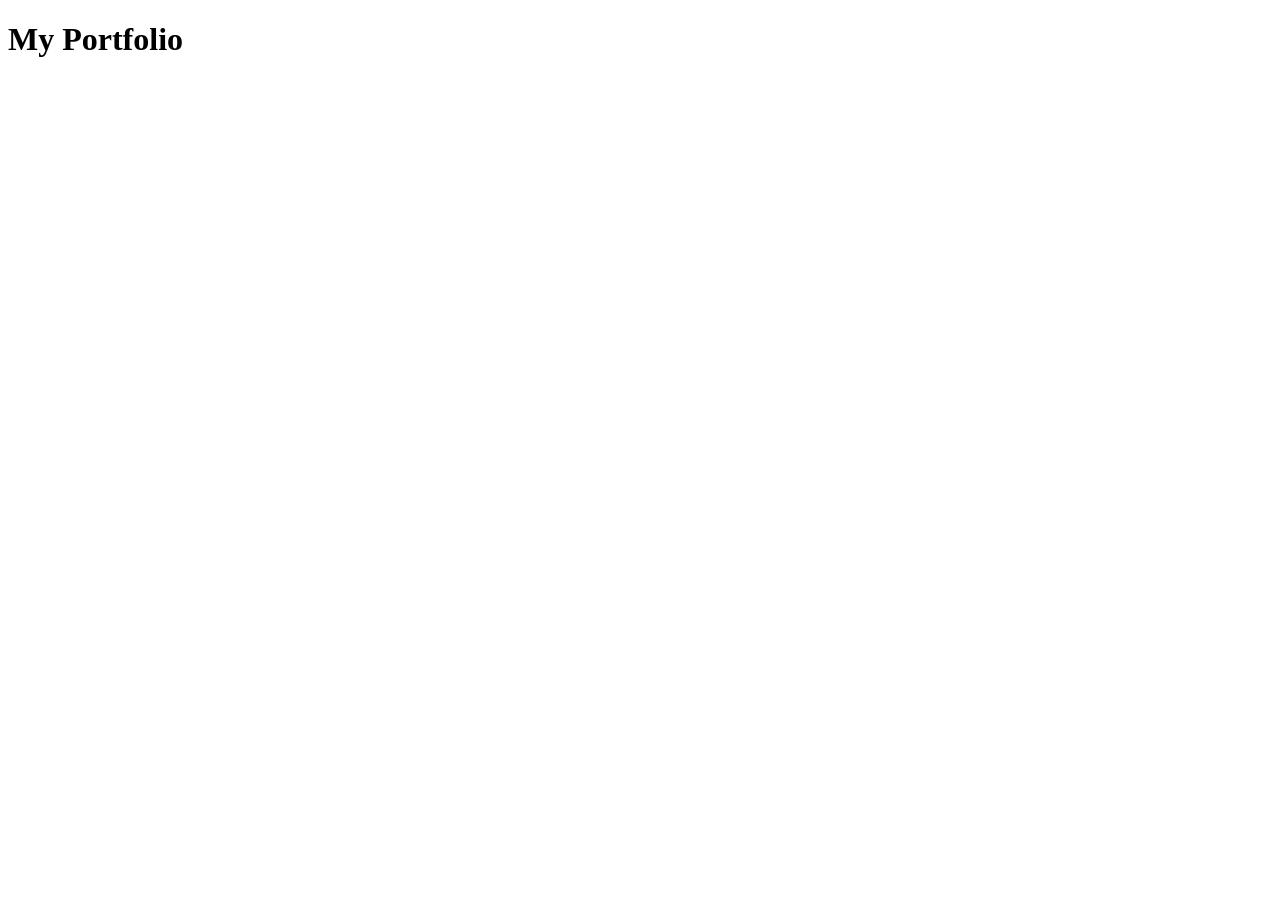
==== index.html @ a1d55436 "fixed a bug i had const instead of let in a for loop bruv" ====
<!doctype html>
<html>
  <head>
    <title>Project Portfolio</title>
  </head>
  <link rel="stylesheet" href="style.css" />
  <body>
    <div>
      <h1>My Portfolio</h1>
    </div>
    <div id="finished"></div>
    <div id="current"></div>
    <script>
      function getEl(el) {
        return document.getElementById(el);
      }
      const finishedSec = getEl("finished");
      const currentSec = getEl("current");
      // We got the sections, now we have to systematically insert the elements into them. First, let's create the array
      const finishedProjects = [
        {
          name: "Lightsaber",
          description:
            "A club that I'm in designed a lightsaber, and each member made their own version of it, by following along with the mentor. However, I found the solid-color blade boring, and so reprogrammed the Arduino, with the help of ChatGPT, to have a bunch of cool-looking rainbow color modes.",
          subtitle: "Custom-coded to be rainbow!",
        },
        {
          name: "Blender",
          description: "I followed a whole bunch of tutorials and made a lot of cool renders - however, I never made anything original. :(",
          subtitle: "I found it on YT shorts...",
        },
        {
          name: "3D Printing",
          description: "I used Blender - probably not the wisest idea. However, I made a bunch of cool things, and inspired my friend to do it as well.",
          subtitle: "I used a community 3d printer cause I'm broke :(",
        },
        {
          name: "Coding",
          description:
            "I coded a whole bunch of stuff - I made an RPG in python, made a screen time tracker with help from Claude, a website back in '25, and another website back in '26. (2025 and 2026)",
          subtitle: "My first website got taken down cause I didnt pay the bills",
        },
      ];
      const currentProjects = [
        {
          name: "Terra",
          description: "I got an email and now I'm doing it, getting that laptop would be cool.",
          subtitle: "I cannot put in enough hours for that processor bruh",
        },
      ];
      // Now, it's time to actually generate the cards. (I hope these comments will help in the future...)
      for (let i = 0; i++; i < finishedProjects.length) {
        // Create the variables (do these comments make me look like a bot? hope not)
        const project = finishedProjects[i];
        const name = project.name;
        const desc = project.description;
        const subtitle = project.subtitle;

        // Now, we have to get the actual elements created.
        const tileEl = document.createElement("div");
        const nameEl = document.createElement("h4");
        const subEl = document.createElement("h5");
        const descEl = document.createElement("p");

        nameEl.textContent = name;
        subEl.textContent = subtitle;
        descEl.textContent = desc;

        tileEl.appendChild(nameEl);
        tileEl.appendChild(subEl);
        tileEl.appendChil(descEl);

        finishedSec.appendChild(tileEl);
      }
    </script>
  </body>
</html>
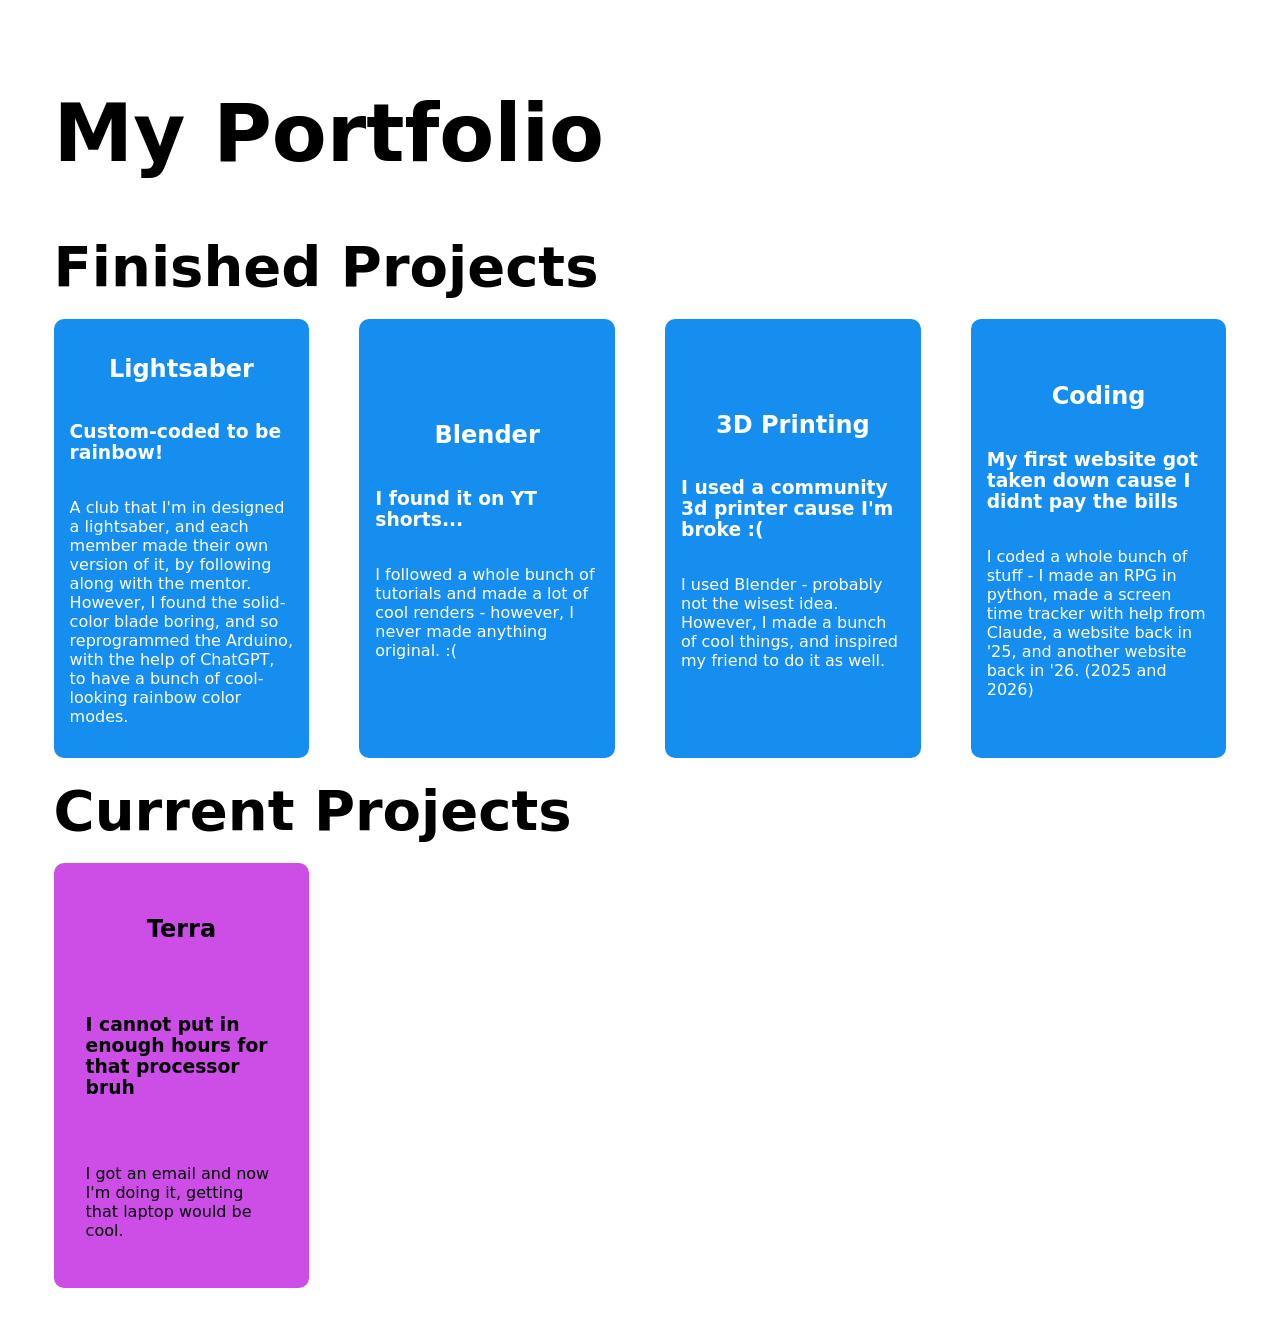
==== commit 0acdc988: "worked on more stuff basically all of the styling, it looks really nice now!" ====
--- a/index.html
+++ b/index.html
@@ -8,7 +8,9 @@
     <div>
       <h1>My Portfolio</h1>
     </div>
+    <h2 class="secTitle">Finished Projects</h2>
     <div id="finished"></div>
+    <h2 class="secTitle">Current Projects</h2>
     <div id="current"></div>
     <script>
       function getEl(el) {
@@ -49,7 +51,7 @@
         },
       ];
       // Now, it's time to actually generate the cards. (I hope these comments will help in the future...)
-      for (let i = 0; i++; i < finishedProjects.length) {
+      for (let i = 0; i < finishedProjects.length; i++) {
         // Create the variables (do these comments make me look like a bot? hope not)
         const project = finishedProjects[i];
         const name = project.name;
@@ -58,8 +60,8 @@
 
         // Now, we have to get the actual elements created.
         const tileEl = document.createElement("div");
-        const nameEl = document.createElement("h4");
-        const subEl = document.createElement("h5");
+        const nameEl = document.createElement("h2");
+        const subEl = document.createElement("h3");
         const descEl = document.createElement("p");
 
         nameEl.textContent = name;
@@ -68,9 +70,43 @@
 
         tileEl.appendChild(nameEl);
         tileEl.appendChild(subEl);
-        tileEl.appendChil(descEl);
+        tileEl.appendChild(descEl);
+
+        tileEl.className = "finishedTile";
+        nameEl.className = "finishedName";
+        subEl.className = "finishedSub";
+        descEl.className = "finishedDesc";
 
         finishedSec.appendChild(tileEl);
+      }
+
+      for (let i = 0; i < currentProjects.length; i++) {
+        // Create the variables (do these comments make me look like a bot? hope not)
+        const project = currentProjects[i];
+        const name = project.name;
+        const desc = project.description;
+        const subtitle = project.subtitle;
+
+        // Now, we have to get the actual elements created.
+        const tileEl = document.createElement("div");
+        const nameEl = document.createElement("h2");
+        const subEl = document.createElement("h3");
+        const descEl = document.createElement("p");
+
+        nameEl.textContent = name;
+        subEl.textContent = subtitle;
+        descEl.textContent = desc;
+
+        tileEl.appendChild(nameEl);
+        tileEl.appendChild(subEl);
+        tileEl.appendChild(descEl);
+
+        tileEl.className = "currentTile";
+        nameEl.className = "currentTile";
+        subEl.className = "currentTile";
+        descEl.className = "currentTile";
+
+        currentSec.appendChild(tileEl);
       }
     </script>
   </body>
--- a/style.css
+++ b/style.css
@@ -0,0 +1,64 @@
+#finished {
+  display: grid;
+  grid-template-columns: repeat(4, 1fr);
+  gap: 50px;
+  row-gap: 50px;
+}
+
+#current {
+  display: grid;
+  grid-template-columns: repeat(4, 1fr);
+  gap: 50px;
+  row-gap: 50px;
+}
+
+body {
+  padding: 2vw;
+}
+
+body > * {
+  margin: 20px;
+  font-family:
+    "Inter",
+    system-ui,
+    -apple-system,
+    sans-serif;
+}
+
+.finishedTile,
+.currentTile {
+  display: flex;
+  justify-content: center;
+  align-items: center;
+  padding: 16px;
+  border-radius: 10px;
+  flex-direction: column;
+}
+
+.finishedTile {
+  background-color: rgb(22, 142, 240);
+}
+
+.finishedDesc,
+.finishedSub,
+.finishedName {
+  color: white;
+}
+
+.currentTile {
+  background-color: rgb(204, 78, 230);
+}
+
+.currentDesc,
+.currentSub,
+.currentName {
+  color: white;
+}
+
+h1 {
+  font-size: 5rem;
+}
+
+.secTitle {
+  font-size: 3.5rem;
+}
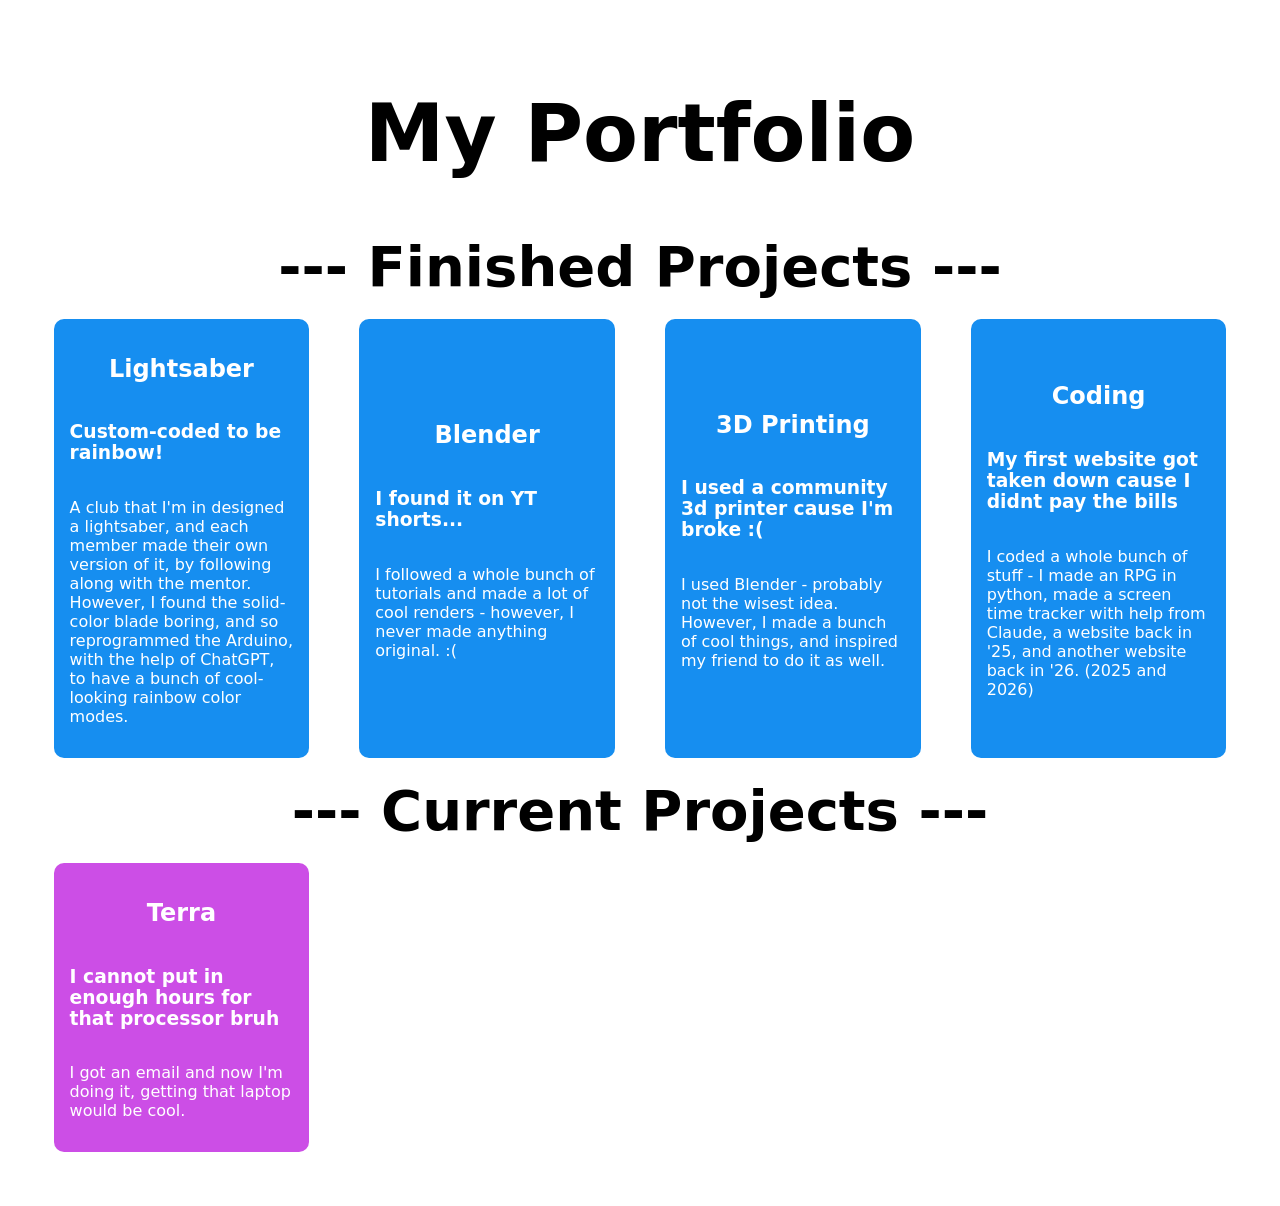
==== commit e4a32a18: "added fullscreen system" ====
--- a/index.html
+++ b/index.html
@@ -8,10 +8,11 @@
     <div>
       <h1>My Portfolio</h1>
     </div>
-    <h2 class="secTitle">Finished Projects</h2>
+    <h2 class="secTitle">--- Finished Projects ---</h2>
     <div id="finished"></div>
-    <h2 class="secTitle">Current Projects</h2>
+    <h2 class="secTitle">--- Current Projects ---</h2>
     <div id="current"></div>
+    <div id="fullscreen"></div>
     <script>
       function getEl(el) {
         return document.getElementById(el);
@@ -77,6 +78,10 @@
         subEl.className = "finishedSub";
         descEl.className = "finishedDesc";
 
+        tileEl.onclick = () => {
+          fullscreen(project);
+        };
+
         finishedSec.appendChild(tileEl);
       }
 
@@ -102,11 +107,61 @@
         tileEl.appendChild(descEl);
 
         tileEl.className = "currentTile";
-        nameEl.className = "currentTile";
-        subEl.className = "currentTile";
-        descEl.className = "currentTile";
+        nameEl.className = "currentName";
+        subEl.className = "currentSub";
+        descEl.className = "currentDesc";
+
+        tileEl.onclick = () => {
+          fullscreen(project);
+        };
 
         currentSec.appendChild(tileEl);
+      }
+
+      function fullscreen(project) {
+        const name = project.name;
+        const desc = project.description;
+        const subtitle = project.subtitle;
+
+        // Now, we have to get the actual elements created.
+        const tileEl = document.createElement("div");
+        const nameEl = document.createElement("h2");
+        const subEl = document.createElement("h3");
+        const descEl = document.createElement("p");
+
+        nameEl.textContent = name;
+        subEl.textContent = subtitle;
+        descEl.textContent = desc;
+
+        tileEl.appendChild(nameEl);
+        tileEl.appendChild(subEl);
+        tileEl.appendChild(descEl);
+
+        tileEl.id = "fullscreen-element";
+
+        if (finishedProjects.includes(project)) {
+          tileEl.className = "finishedTile";
+          nameEl.className = "finishedName";
+          subEl.className = "finishedSub";
+          descEl.className = "finishedDesc";
+        } else {
+          tileEl.className = "currentTile";
+          nameEl.className = "currentName";
+          subEl.className = "currentSub";
+          descEl.className = "currentDesc";
+        }
+
+        const exit = document.createElement("div");
+        exit.onclick = () => {
+          getEl("fullscreen").innerHTML = "";
+        };
+        exit.id = "fullscreen-exit";
+        exit.textContent = "Exit Fullscreen";
+
+        tileEl.appendChild(exit);
+
+        getEl("fullscreen").innerHTML = "";
+        getEl("fullscreen").appendChild(tileEl);
       }
     </script>
   </body>
--- a/style.css
+++ b/style.css
@@ -35,30 +35,102 @@
   flex-direction: column;
 }
 
-.finishedTile {
-  background-color: rgb(22, 142, 240);
+.finishedTile,
+.currentTile {
+  transition: 0.5s;
+}
+
+.finishedTile:hover {
+  scale: 1.1;
+  background-color: rgb(86, 179, 255);
+}
+
+.currentTile:hover {
+  scale: 1.1;
+  background-color: rgb(228, 93, 255);
 }
 
 .finishedDesc,
 .finishedSub,
-.finishedName {
+.finishedName,
+.currentDesc,
+.currentSub,
+.currentName {
   color: white;
+  transition: 1s;
+}
+
+:where(.finishedDesc, .finishedSub, .finishedName, .currentDesc, .currentSub, .currentName):hover {
+  color: black;
+}
+
+.finishedTile {
+  background-color: rgb(22, 142, 240);
 }
 
 .currentTile {
   background-color: rgb(204, 78, 230);
 }
 
-.currentDesc,
-.currentSub,
-.currentName {
-  color: white;
-}
-
 h1 {
+  text-align: center;
   font-size: 5rem;
 }
 
 .secTitle {
+  text-align: center;
+
   font-size: 3.5rem;
 }
+
+#fullscreen-element {
+  position: fixed;
+  width: 100vw;
+  height: 100vh;
+  margin: auto;
+  z-index: 1;
+  inset: 0;
+  scale: 3;
+}
+
+.finishedTile#fullscreen-element:hover {
+  background-color: rgb(22, 142, 240);
+  scale: 3;
+}
+
+.currentTile#fullscreen-element:hover {
+  background-color: rgb(204, 78, 230);
+  scale: 3;
+}
+
+/*.finishedDesc,
+.currentDesc {
+  overflow-wrap: break-word;
+  word-break: break-word;
+}*/
+
+#fullscreen-element .finishedDesc,
+#fullscreen-element .currentDesc {
+  overflow-wrap: break-word;
+  word-break: break-word;
+  max-width: 30vw;
+}
+
+#fullscreen-exit {
+  border-radius: 5px;
+  width: 10vw;
+  height: 5vh;
+  background-color: rgb(224, 18, 18);
+  z-index: 2;
+  transition: 0.5s;
+  display: flex;
+  justify-content: center;
+  align-items: center;
+  scale: 0.5;
+  font-size: 1.5rem;
+}
+
+#fullscreen-exit:hover {
+  scale: 0.6;
+  background-color: rgb(224, 59, 59);
+}
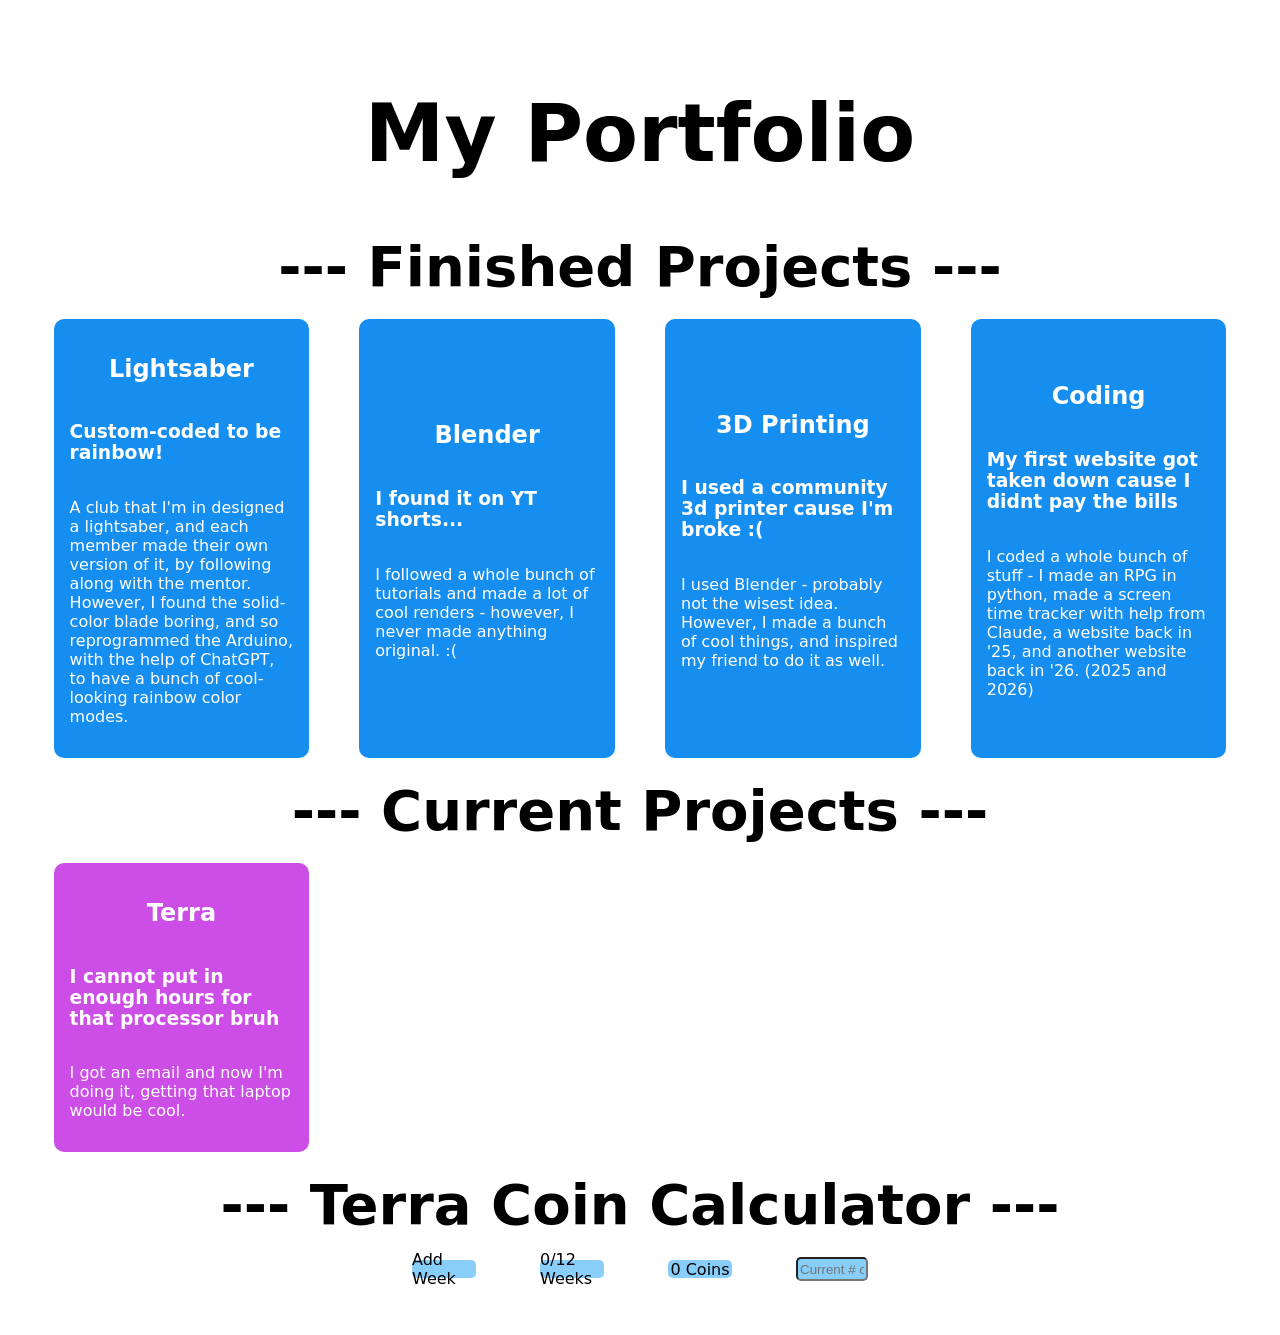
==== commit 0715464e: "Added weeks For the terra calculator, added the section, created the abiliity to delete weeks and cr" ====
--- a/index.html
+++ b/index.html
@@ -13,10 +13,29 @@
     <h2 class="secTitle">--- Current Projects ---</h2>
     <div id="current"></div>
     <div id="fullscreen"></div>
+    <h2 class="secTitle">--- Terra Coin Calculator ---</h2>
+    <div id="coincalc">
+      <div id="calcEditorBar">
+        <div class="fakeButton" onclick="addWeek()">Add Week</div>
+        <div class="fakeButton noHover" id="weeksCounter">0/12 Weeks</div>
+        <div class="fakeButton noHover" id="totalCoins">0 Coins</div>
+        <input class="fakeButton noHover" id="currentCoins" placeholder="Current # of coins?" oninput="updateTotalCoins()" />
+      </div>
+    </div>
+    <!-- MAIN -->
+    <!-- This script handles the helper functions that are used in multiple scripts, such as getEl()-->
     <script>
       function getEl(el) {
         return document.getElementById(el);
       }
+      function createEl(el) {
+        return document.createElement(el);
+      }
+    </script>
+
+    <!-- PROJECTS -->
+    <!-- This script handles the finished projects and current projects sections-->
+    <script>
       const finishedSec = getEl("finished");
       const currentSec = getEl("current");
       // We got the sections, now we have to systematically insert the elements into them. First, let's create the array
@@ -60,10 +79,10 @@
         const subtitle = project.subtitle;
 
         // Now, we have to get the actual elements created.
-        const tileEl = document.createElement("div");
-        const nameEl = document.createElement("h2");
-        const subEl = document.createElement("h3");
-        const descEl = document.createElement("p");
+        const tileEl = createEl("div");
+        const nameEl = createEl("h2");
+        const subEl = createEl("h3");
+        const descEl = createEl("p");
 
         nameEl.textContent = name;
         subEl.textContent = subtitle;
@@ -93,10 +112,10 @@
         const subtitle = project.subtitle;
 
         // Now, we have to get the actual elements created.
-        const tileEl = document.createElement("div");
-        const nameEl = document.createElement("h2");
-        const subEl = document.createElement("h3");
-        const descEl = document.createElement("p");
+        const tileEl = createEl("div");
+        const nameEl = createEl("h2");
+        const subEl = createEl("h3");
+        const descEl = createEl("p");
 
         nameEl.textContent = name;
         subEl.textContent = subtitle;
@@ -124,10 +143,10 @@
         const subtitle = project.subtitle;
 
         // Now, we have to get the actual elements created.
-        const tileEl = document.createElement("div");
-        const nameEl = document.createElement("h2");
-        const subEl = document.createElement("h3");
-        const descEl = document.createElement("p");
+        const tileEl = createEl("div");
+        const nameEl = createEl("h2");
+        const subEl = createEl("h3");
+        const descEl = createEl("p");
 
         nameEl.textContent = name;
         subEl.textContent = subtitle;
@@ -151,17 +170,86 @@
           descEl.className = "currentDesc";
         }
 
-        const exit = document.createElement("div");
+        const exit = createEl("div");
         exit.onclick = () => {
           getEl("fullscreen").innerHTML = "";
         };
         exit.id = "fullscreen-exit";
         exit.textContent = "Exit Fullscreen";
+        exit.className = "fakeButton";
 
         tileEl.appendChild(exit);
 
         getEl("fullscreen").innerHTML = "";
         getEl("fullscreen").appendChild(tileEl);
+      }
+    </script>
+
+    <!-- TERRA COIN CALC -->
+    <!-- This script handles the terra time to coin calculator-->
+    <script>
+      let totalWeeks = 0;
+      function addWeek() {
+        if (totalWeeks >= 12) {
+          getEl("weeksCounter").style.backgroundColor = "red";
+          //getEl("weeksCounter").style.fontWeight = "bold";
+          getEl("weeksCounter").style.scale = "1.1";
+          setTimeout(() => {
+            getEl("weeksCounter").style.backgroundColor = "lightskyblue";
+            //getEl("weeksCounter").style.fontWeight = "normal";
+            getEl("weeksCounter").style.scale = "1";
+          }, 250);
+          return;
+        }
+        let days = [];
+        totalWeeks += 1;
+        const weekBar = createEl("div");
+        weekBar.className = "weekBar";
+        weekBar.id = totalWeeks;
+        const weekId = createEl("h2");
+        weekId.textContent = "Week " + totalWeeks;
+        weekBar.appendChild(weekId);
+        for (const name of "Mon;Tue;Wed;Thu;Fri;Sat;Sun".split(";")) {
+          days.push({ name, el: createEl("div"), hours: 0 });
+        }
+        for (const day of days) {
+          const name = createEl("h2");
+          name.textContent = day.name;
+
+          const time = createEl("input");
+          time.placeholder = 0;
+          time.oninput = updateTotalCoins();
+
+          day.el.appendChild(name);
+          day.el.appendChild(time);
+
+          weekBar.appendChild(day.el);
+        }
+        const deleteBtn = document.createElement("div");
+        deleteBtn.classList.add("fakeButton");
+        deleteBtn.textContent = "Remove Week";
+        deleteBtn.dataset.weekID = totalWeeks;
+        deleteBtn.onclick = () => {
+          deleteWeek(deleteBtn.dataset.weekID);
+        };
+        weekBar.appendChild(deleteBtn);
+        getEl("coincalc").appendChild(weekBar);
+
+        getEl("weeksCounter").textContent = totalWeeks + "/12 Weeks";
+      }
+      function updateTotalCoins() {}
+      function deleteWeek(weekID) {
+        const p = getEl("coincalc");
+        const weekToDelete = p.children[weekID];
+        weekToDelete.remove();
+        for (let i = 1; i < p.children.length; i++) {
+          const w = p.children[i];
+          w.children[0].textContent = "Week " + i;
+          w.children[8].dataset.weekID = i;
+        }
+        updateTotalCoins();
+        totalWeeks -= 1;
+        getEl("weeksCounter").textContent = totalWeeks + "/12 Weeks";
       }
     </script>
   </body>
--- a/style.css
+++ b/style.css
@@ -14,6 +14,7 @@
 
 body {
   padding: 2vw;
+  overflow-x: clip;
 }
 
 body > * {
@@ -116,16 +117,34 @@
   max-width: 30vw;
 }
 
+#calcEditorBar {
+  display: flex;
+  align-items: center;
+  justify-content: center;
+  gap: 5vw;
+}
+
+.fakeButton {
+  border-radius: 5px;
+  display: flex;
+  justify-content: center;
+  align-items: center;
+  background-color: lightskyblue;
+  width: 5vw;
+  height: 2vh;
+  transition: 0.5s;
+}
+
+.fakeButton:hover {
+  scale: 1.1;
+}
+
 #fullscreen-exit {
-  border-radius: 5px;
   width: 10vw;
   height: 5vh;
   background-color: rgb(224, 18, 18);
   z-index: 2;
   transition: 0.5s;
-  display: flex;
-  justify-content: center;
-  align-items: center;
   scale: 0.5;
   font-size: 1.5rem;
 }
@@ -134,3 +153,16 @@
   scale: 0.6;
   background-color: rgb(224, 59, 59);
 }
+
+.weekBar {
+  display: grid;
+  grid-template-columns: 0.5fr repeat(7, 1fr) 0.5fr;
+}
+
+#weeksCounter {
+  transition: 0.25s;
+}
+
+.noHover:hover {
+  scale: 1;
+}
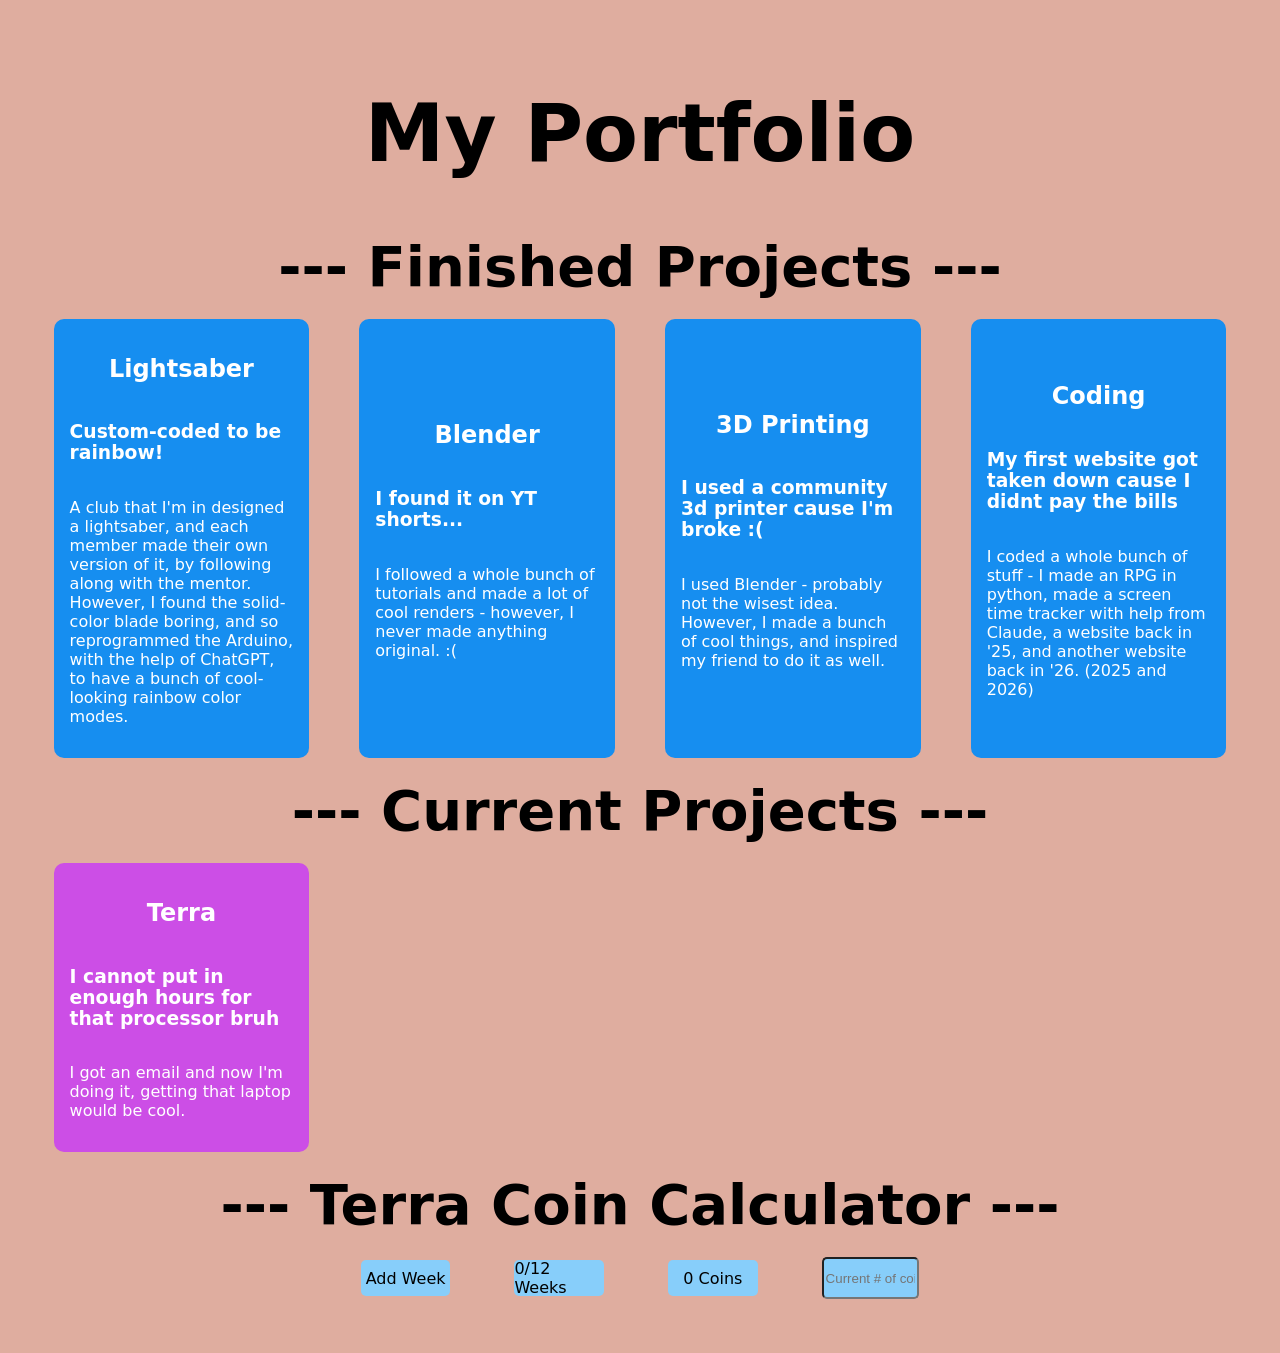
==== commit 012093e8: "Styling The background now cycles colors, and it's pastel to not be too hard on the eyes. Also added" ====
--- a/index.html
+++ b/index.html
@@ -23,7 +23,7 @@
       </div>
     </div>
     <!-- MAIN -->
-    <!-- This script handles the helper functions that are used in multiple scripts, such as getEl()-->
+    <!-- This script handles the helper functions that are used in multiple scripts, such as getEl() -->
     <script>
       function getEl(el) {
         return document.getElementById(el);
@@ -33,8 +33,122 @@
       }
     </script>
 
+    <!-- LOOP -->
+    <!-- This script handles stuff that's on a time-based loop and that isn't triggered by something else -->
+    <script>
+      document.body.style.backgroundColor = "hsl(0, 50%, 75%)";
+      setInterval(() => {
+        document.body.style.backgroundColor = cycleBackgroundColor(document.body.style.backgroundColor);
+      }, 100);
+    </script>
+
+    <!-- MISC -->
+    <!-- This script handles the stuff that doesn't really fit into other categories, such as cycleBackgroundColor() -->
+    <script>
+      /*
+      function getHslValues(color) {
+        const match = color.match(/^hsl\(\s*([\d.]+)\s*,\s*([\d.]+)%\s*,\s*([\d.]+)%\s*\)$/i);
+
+        if (!match) {
+          throw new Error(`Invalid HSL color: ${color}`);
+        }
+
+        return {
+          h: Number(match[1]),
+          s: Number(match[2]),
+          l: Number(match[3]),
+        };
+      }
+            function hslToRgb(h, s, l) {
+              s /= 100;
+              l /= 100;
+              h = ((h % 360) + 360) % 360;
+
+              const chroma = (1 - Math.abs(2 * l - 1)) * s;
+              const x = chroma * (1 - Math.abs(((h / 60) % 2) - 1));
+              const m = l - chroma / 2;
+
+              let r, g, b;
+
+              if (h < 60) [r, g, b] = [chroma, x, 0];
+              else if (h < 120) [r, g, b] = [x, chroma, 0];
+              else if (h < 180) [r, g, b] = [0, chroma, x];
+              else if (h < 240) [r, g, b] = [0, x, chroma];
+              else if (h < 300) [r, g, b] = [x, 0, chroma];
+              else [r, g, b] = [chroma, 0, x];
+
+              r = Math.round((r + m) * 255);
+              g = Math.round((g + m) * 255);
+              b = Math.round((b + m) * 255);
+
+              return { r, g, b, css: `rgb(${r}, ${g}, ${b})` };
+            }
+     
+      function cycleBackgroundColor(oldCol) {
+              // Basically, we start with a rgb code, turn it into rgb, and then we just cycle it 1 over on the hue, and keep the saturation and the lightness the same, and return that formatted in the rgb version
+              const rgbVals = getRgbValues(oldCol);
+              console.log("given rgb values - " + JSON.stringify(rgbVals));
+              const hslOldVals = rgbToHsl(rgbVals.r, rgbVals.g, rgbVals.b);
+              console.log("old HSL values - " + JSON.stringify(hslOldVals));
+              const newRgbVals = hslToRgb((hslOldVals.h + 1) % 361, hslOldVals.s, hslOldVals.l);
+              console.log("newRGB values - " + JSON.stringify(newRgbVals));
+              return `rgb(${newRgbVals.r}, ${newRgbVals.g}, ${newRgbVals.b})`;
+              console.log("returned values - " + `rgb(${newRgbVals.r}, ${newRgbVals.g}, ${newRgbVals.b})`);
+            }*/
+      //I got rid of this function because I realized that I could just keep everything in HSL, simplifying things a LOT. Then I'll just need 2 helper functions, rgbToHsl and getRgbValues, which is why the other 2 are in this archived code block
+
+      function rgbToHsl(r, g, b) {
+        r /= 255;
+        g /= 255;
+        b /= 255;
+
+        const max = Math.max(r, g, b);
+        const min = Math.min(r, g, b);
+        const delta = max - min;
+
+        let h = 0;
+        let s = 0;
+        const l = (max + min) / 2;
+
+        if (delta !== 0) {
+          s = delta / (1 - Math.abs(2 * l - 1));
+
+          if (max === r) h = 60 * (((g - b) / delta) % 6);
+          else if (max === g) h = 60 * ((b - r) / delta + 2);
+          else h = 60 * ((r - g) / delta + 4);
+        }
+
+        h = (h + 360) % 360;
+        s *= 100;
+        const lightness = l * 100;
+
+        const css = `hsl(${h.toFixed(0)}, ${s.toFixed(0)}%, ${lightness.toFixed(0)}%)`;
+        return { h, s, l: lightness, css };
+      }
+
+      function getRgbValues(color) {
+        const match = color.match(/^rgb\(\s*(\d+)\s*,\s*(\d+)\s*,\s*(\d+)\s*\)$/i);
+
+        if (!match) {
+          throw new Error(`Invalid RGB color: ${color}`);
+        }
+
+        return {
+          r: Number(match[1]),
+          g: Number(match[2]),
+          b: Number(match[3]),
+        };
+      }
+
+      function cycleBackgroundColor(oldHsl) {
+        const nH = rgbToHsl(getRgbValues(oldHsl).r, getRgbValues(oldHsl).g, getRgbValues(oldHsl).b);
+        console.log(nH, oldHsl);
+        return `hsl(${(nH.h + 1) % 361}, ${nH.s}%, ${nH.l}%)`;
+      }
+    </script>
+
     <!-- PROJECTS -->
-    <!-- This script handles the finished projects and current projects sections-->
+    <!-- This script handles the finished projects and current projects sections -->
     <script>
       const finishedSec = getEl("finished");
       const currentSec = getEl("current");
@@ -186,7 +300,7 @@
     </script>
 
     <!-- TERRA COIN CALC -->
-    <!-- This script handles the terra time to coin calculator-->
+    <!-- This script handles the terra time to coin calculator -->
     <script>
       let totalWeeks = 0;
       function addWeek() {
@@ -205,10 +319,10 @@
         totalWeeks += 1;
         const weekBar = createEl("div");
         weekBar.className = "weekBar";
-        weekBar.id = totalWeeks;
         const weekId = createEl("h2");
         weekId.textContent = "Week " + totalWeeks;
         weekBar.appendChild(weekId);
+        weekId.classList.add("background-filled-week");
         for (const name of "Mon;Tue;Wed;Thu;Fri;Sat;Sun".split(";")) {
           days.push({ name, el: createEl("div"), hours: 0 });
         }
@@ -218,12 +332,14 @@
 
           const time = createEl("input");
           time.placeholder = 0;
-          time.oninput = updateTotalCoins();
+          time.oninput = updateTotalCoins;
 
           day.el.appendChild(name);
           day.el.appendChild(time);
 
           weekBar.appendChild(day.el);
+          day.el.classList.add("background-filled-week");
+          day.el.classList.add("hover-scale");
         }
         const deleteBtn = document.createElement("div");
         deleteBtn.classList.add("fakeButton");
@@ -232,24 +348,86 @@
         deleteBtn.onclick = () => {
           deleteWeek(deleteBtn.dataset.weekID);
         };
+
+        const duplicateBtn = document.createElement("div");
+        duplicateBtn.classList.add("fakeButton");
+        duplicateBtn.textContent = "Dupe Week";
+        duplicateBtn.dataset.weekID = totalWeeks;
+        duplicateBtn.onclick = () => {
+          duplicateWeek(duplicateBtn.dataset.weekID);
+        };
+
+        const mult = document.createElement("input");
+        mult.type = "number";
+        mult.min = "0.8";
+        mult.max = "1.5";
+        mult.step = 0.1;
+        mult.oninput = updateTotalCoins;
+        mult.placeholder = 1;
+
+        weekBar.appendChild(mult);
+        weekBar.appendChild(duplicateBtn);
         weekBar.appendChild(deleteBtn);
         getEl("coincalc").appendChild(weekBar);
+        mult.classList.add("background-filled-week");
 
         getEl("weeksCounter").textContent = totalWeeks + "/12 Weeks";
       }
-      function updateTotalCoins() {}
-      function deleteWeek(weekID) {
+      function updateTotalCoins() {
+        let coins = Number(getEl("currentCoins").value);
+        let overallTotalHours = 0;
+        for (const week of [...getEl("coincalc").children].slice(1)) {
+          let totalHours = 0;
+          for (let i = 0; i < 7; i++) {
+            totalHours += Number(week.children[i + 1].children[1].value) || 0; // The week's (n + 1)th child is the day, the 1st (0 indexed) child of that is the actual input
+          }
+          overallTotalHours += totalHours;
+          const mult = week.children[8].value || 1;
+          if (mult < 0.8) week.children[8].value = 0.8;
+          if (mult > 1.5) week.children[8].value = 1.5;
+          coins += (totalHours - 10) * 25 * Number(mult) + 20;
+          // (totalHours - 10) - The total amount of bonus hours, which is the total hours not counting the first 10
+          // * 25 - The net gain from each crop, since they sell for 30 and cost 5
+          // * mult - The multiplier on your project, ranges from 0.8 to 1.5, 1.5 would be really good
+          // + 20 - The coins you get from the base rent crops, since it's 2 per but you just get them batched at the end after delivering all 10
+        }
+        getEl("totalCoins").textContent = overallTotalHours / totalWeeks < 10 ? "Not enough hours!" : coins;
+      }
+      function updateWeekIDs() {
         const p = getEl("coincalc");
-        const weekToDelete = p.children[weekID];
-        weekToDelete.remove();
         for (let i = 1; i < p.children.length; i++) {
           const w = p.children[i];
           w.children[0].textContent = "Week " + i;
-          w.children[8].dataset.weekID = i;
-        }
+          w.children[9].dataset.weekID = i;
+          w.children[10].dataset.weekID = i;
+
+          for (let d = 1; d <= 7; d++) w.children[d].children[1].oninput = updateTotalCoins;
+          w.children[8].oninput = updateTotalCoins;
+          w.children[9].onclick = () => duplicateWeek(i);
+          w.children[10].onclick = () => deleteWeek(i);
+        }
+      }
+      function duplicateWeek(weekID) {
+        if (totalWeeks >= 12) {
+          getEl("weeksCounter").style.backgroundColor = "red";
+          setTimeout(() => (getEl("weeksCounter").style.backgroundColor = "lightskyblue"), 250);
+          return;
+        }
+        const p = getEl("coincalc");
+        const oldweek = p.children[weekID];
+        oldweek.after(oldweek.cloneNode(true));
+        totalWeeks += 1;
+        updateWeekIDs();
+        getEl("weeksCounter").textContent = totalWeeks + "/12 Weeks";
         updateTotalCoins();
+      }
+      function deleteWeek(weekID) {
+        const p = getEl("coincalc");
+        p.children[weekID].remove();
         totalWeeks -= 1;
+        updateWeekIDs();
         getEl("weeksCounter").textContent = totalWeeks + "/12 Weeks";
+        updateTotalCoins();
       }
     </script>
   </body>
--- a/style.css
+++ b/style.css
@@ -130,8 +130,8 @@
   justify-content: center;
   align-items: center;
   background-color: lightskyblue;
-  width: 5vw;
-  height: 2vh;
+  width: 7vw;
+  height: 4vh;
   transition: 0.5s;
 }
 
@@ -156,7 +156,8 @@
 
 .weekBar {
   display: grid;
-  grid-template-columns: 0.5fr repeat(7, 1fr) 0.5fr;
+  grid-template-columns: 0.5fr repeat(7, 1fr) repeat(3, 0.75fr);
+  gap: 15px;
 }
 
 #weeksCounter {
@@ -166,3 +167,25 @@
 .noHover:hover {
   scale: 1;
 }
+
+#coincalc {
+  display: flex;
+  justify-content: center;
+  align-items: center;
+  flex-direction: column;
+  gap: 10px;
+}
+
+.background-filled-week {
+  background-color: rgb(167, 167, 167);
+  border-radius: 10px;
+  padding: 10px;
+}
+
+.hover-scale:hover {
+  scale: 1.1;
+}
+
+.hover-scale {
+  transition: 0.5s;
+}
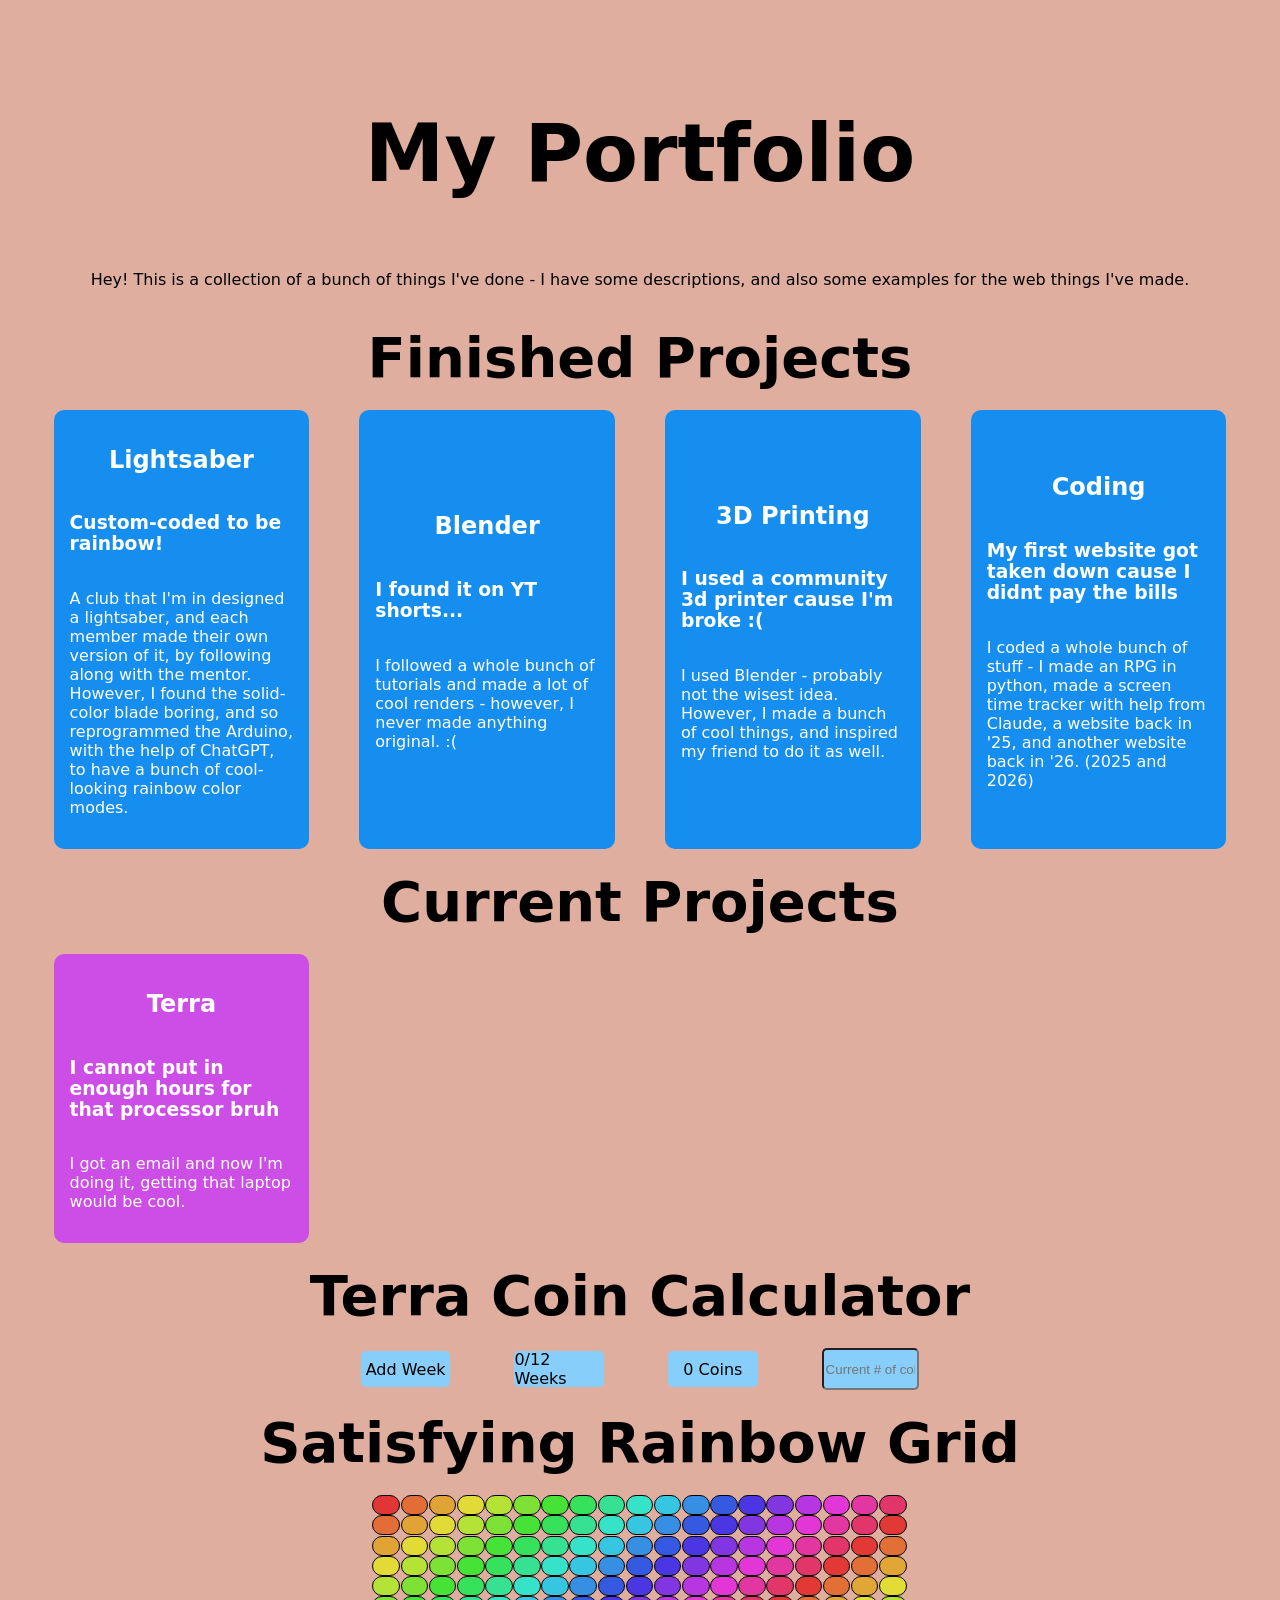
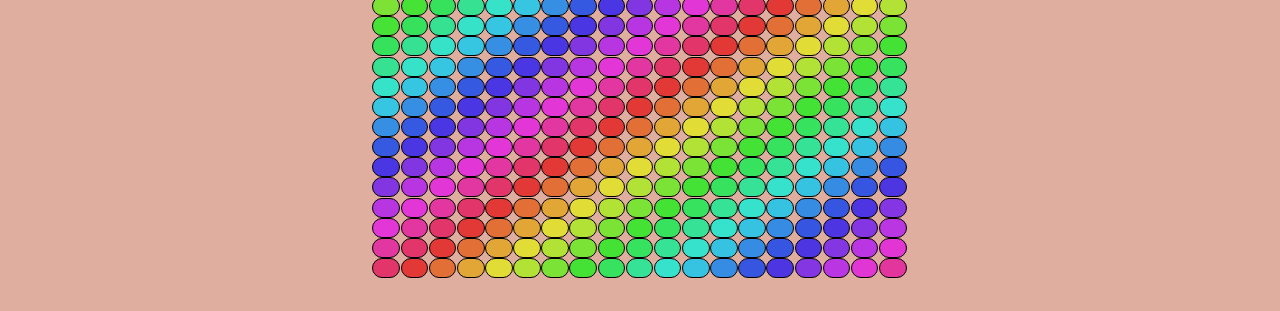
==== commit ed0c7a65: "Rainbow Grid Added the rainbow grid bit, it's pretty cool" ====
--- a/index.html
+++ b/index.html
@@ -5,15 +5,18 @@
   </head>
   <link rel="stylesheet" href="style.css" />
   <body>
-    <div>
+    <div id="header">
       <h1>My Portfolio</h1>
+      <p style="text-align: center">
+        Hey! This is a collection of a bunch of things I've done - I have some descriptions, and also some examples for the web things I've made.
+      </p>
     </div>
-    <h2 class="secTitle">--- Finished Projects ---</h2>
+    <h2 class="secTitle">Finished Projects</h2>
     <div id="finished"></div>
-    <h2 class="secTitle">--- Current Projects ---</h2>
+    <h2 class="secTitle">Current Projects</h2>
     <div id="current"></div>
     <div id="fullscreen"></div>
-    <h2 class="secTitle">--- Terra Coin Calculator ---</h2>
+    <h2 class="secTitle">Terra Coin Calculator</h2>
     <div id="coincalc">
       <div id="calcEditorBar">
         <div class="fakeButton" onclick="addWeek()">Add Week</div>
@@ -22,6 +25,9 @@
         <input class="fakeButton noHover" id="currentCoins" placeholder="Current # of coins?" oninput="updateTotalCoins()" />
       </div>
     </div>
+    <h2 class="secTitle">Satisfying Rainbow Grid</h2>
+    <div id="rsgrid"></div>
+
     <!-- MAIN -->
     <!-- This script handles the helper functions that are used in multiple scripts, such as getEl() -->
     <script>
@@ -87,13 +93,13 @@
       function cycleBackgroundColor(oldCol) {
               // Basically, we start with a rgb code, turn it into rgb, and then we just cycle it 1 over on the hue, and keep the saturation and the lightness the same, and return that formatted in the rgb version
               const rgbVals = getRgbValues(oldCol);
-              console.log("given rgb values - " + JSON.stringify(rgbVals));
+              //console.log("given rgb values - " + JSON.stringify(rgbVals));
               const hslOldVals = rgbToHsl(rgbVals.r, rgbVals.g, rgbVals.b);
-              console.log("old HSL values - " + JSON.stringify(hslOldVals));
+              //console.log("old HSL values - " + JSON.stringify(hslOldVals));
               const newRgbVals = hslToRgb((hslOldVals.h + 1) % 361, hslOldVals.s, hslOldVals.l);
-              console.log("newRGB values - " + JSON.stringify(newRgbVals));
+              //console.log("newRGB values - " + JSON.stringify(newRgbVals));
               return `rgb(${newRgbVals.r}, ${newRgbVals.g}, ${newRgbVals.b})`;
-              console.log("returned values - " + `rgb(${newRgbVals.r}, ${newRgbVals.g}, ${newRgbVals.b})`);
+              //console.log("returned values - " + `rgb(${newRgbVals.r}, ${newRgbVals.g}, ${newRgbVals.b})`);
             }*/
       //I got rid of this function because I realized that I could just keep everything in HSL, simplifying things a LOT. Then I'll just need 2 helper functions, rgbToHsl and getRgbValues, which is why the other 2 are in this archived code block
 
@@ -142,7 +148,7 @@
 
       function cycleBackgroundColor(oldHsl) {
         const nH = rgbToHsl(getRgbValues(oldHsl).r, getRgbValues(oldHsl).g, getRgbValues(oldHsl).b);
-        console.log(nH, oldHsl);
+        //console.log(nH, oldHsl);
         return `hsl(${(nH.h + 1) % 361}, ${nH.s}%, ${nH.l}%)`;
       }
     </script>
@@ -430,5 +436,21 @@
         updateTotalCoins();
       }
     </script>
+
+    <!-- SATISFYING GRID -->
+    <!-- This script handles the satisfying region with the hover effects -->
+    <script>
+      // First things first: procedurally generate the grid. This part isn't too hard, since we just need to append 361 divs (that's 19 squared)
+      for (let i = 0; i < 19 * 19; i++) {
+        const div = document.createElement("div");
+        div.className = "rsdiv";
+        getEl("rsgrid").appendChild(div);
+        const x = i % 19; // This is which column it's in
+        const y = Math.floor(i / 19);
+        const hsl = `hsl(${(x + y) * 19}, 75%, 55%)`;
+        div.style.backgroundColor = hsl;
+        // Just a side note: I'm really proud of this algorithm - sure, it's small, but back in the day something like this would have been a challenge for me to write, but now it's just *snap* and done. (that might be a stretch but still)
+      }
+    </script>
   </body>
 </html>
--- a/style.css
+++ b/style.css
@@ -189,3 +189,33 @@
 .hover-scale {
   transition: 0.5s;
 }
+
+#header {
+  display: flex;
+  justify-content: center;
+  align-items: center;
+  flex-direction: column;
+}
+
+#rsgrid {
+  display: grid;
+  grid-template-columns: repeat(19, 2.1vw);
+  grid-template-rows: repeat(19, 2.1vh);
+  gap: 0.1vw;
+  margin: 0 auto;
+  width: 41.8vw;
+}
+
+.rsdiv {
+  transition: 2s;
+  width: 2vw;
+  height: 2vh;
+  border-radius: 50px;
+  border: 1px solid black;
+}
+
+.rsdiv:hover {
+  scale: 1.5;
+  transition-duration: 0.1s;
+  border: 3px solid black;
+}
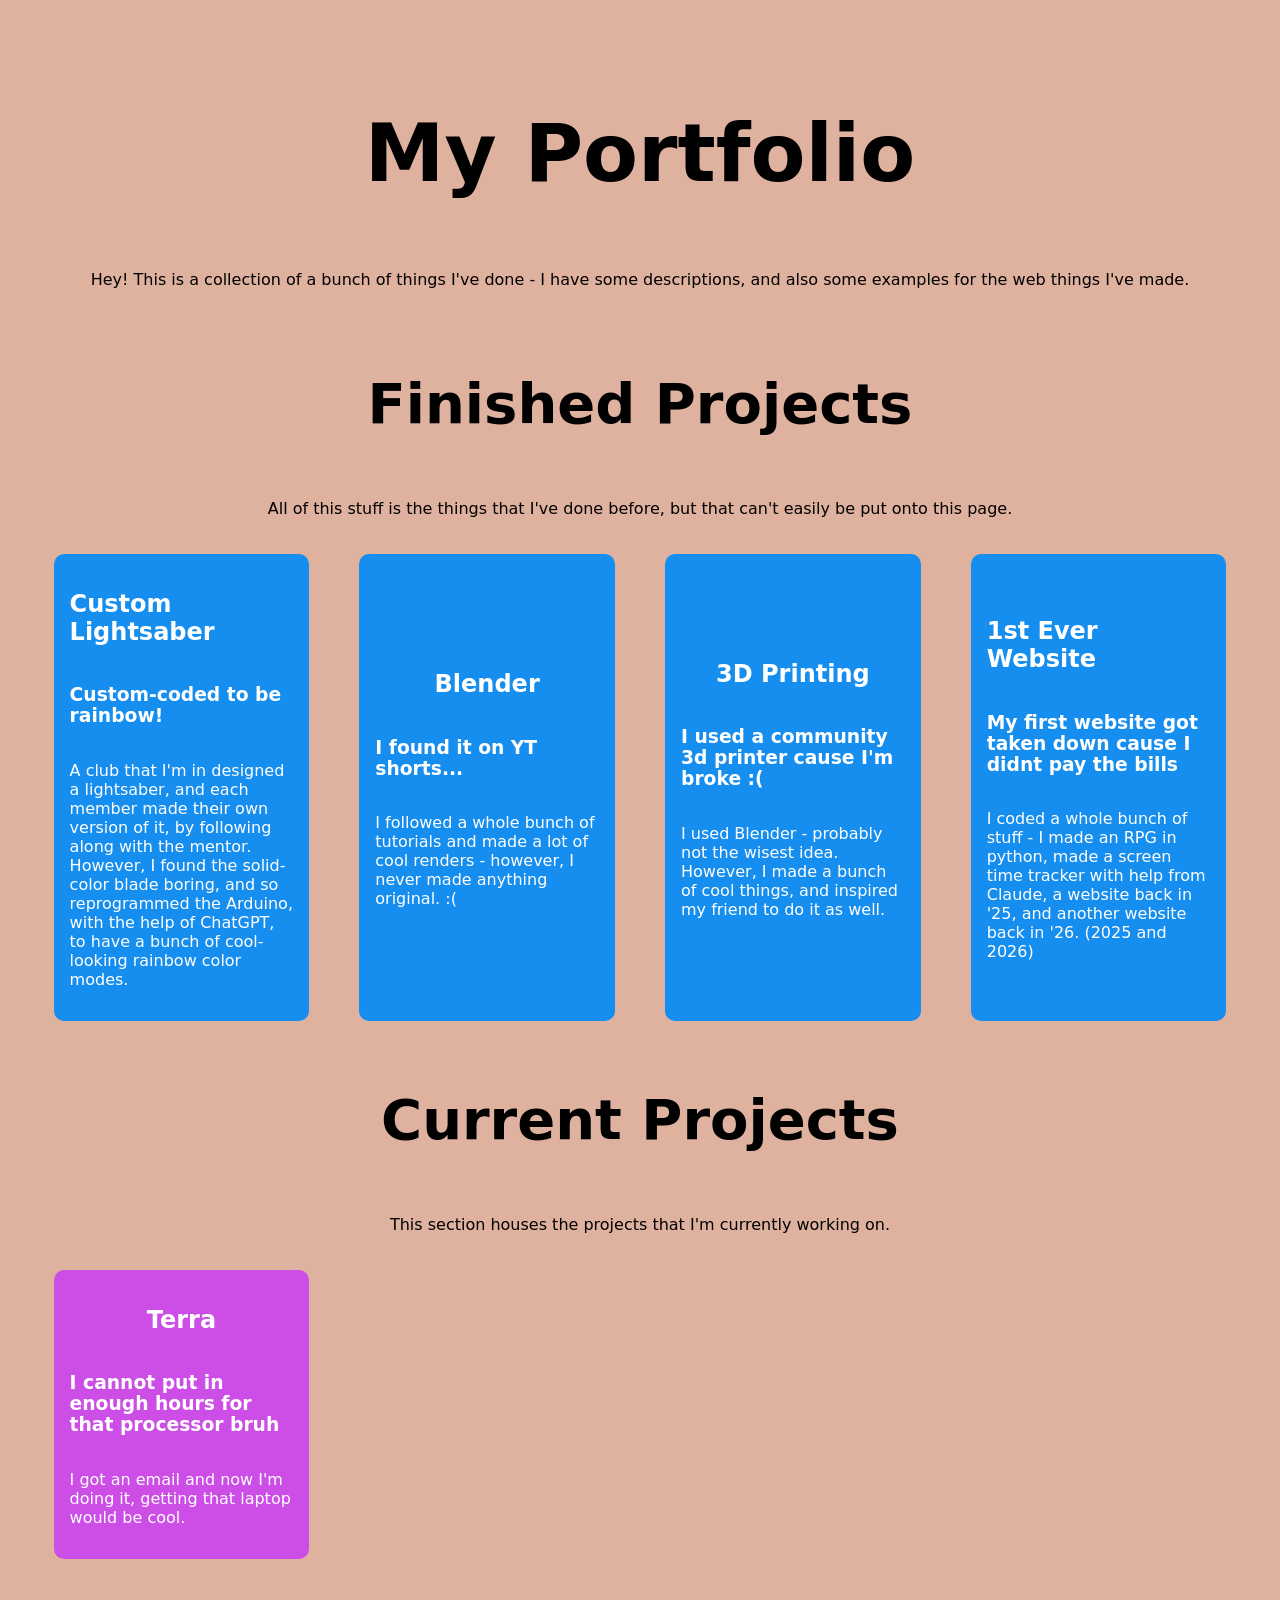
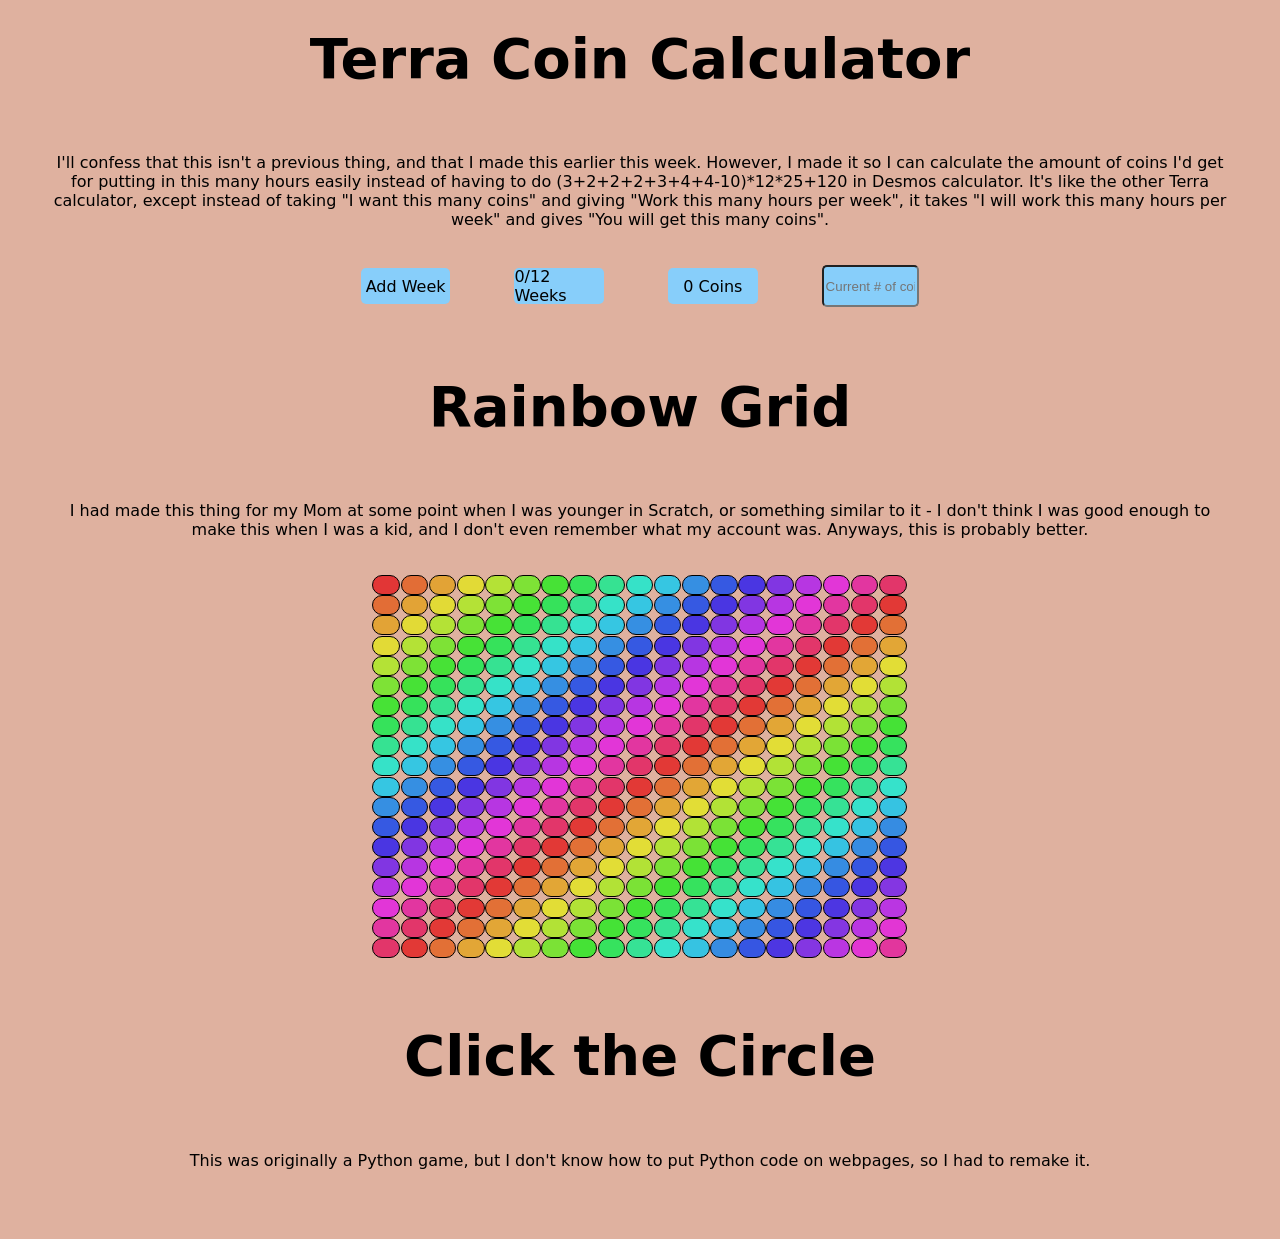
==== commit b628b211: "Added some descriptions" ====
--- a/index.html
+++ b/index.html
@@ -11,12 +11,26 @@
         Hey! This is a collection of a bunch of things I've done - I have some descriptions, and also some examples for the web things I've made.
       </p>
     </div>
-    <h2 class="secTitle">Finished Projects</h2>
+    <div id="header">
+      <h2 class="secTitle">Finished Projects</h2>
+      <p style="text-align: center">All of this stuff is the things that I've done before, but that can't easily be put onto this page.</p>
+    </div>
     <div id="finished"></div>
-    <h2 class="secTitle">Current Projects</h2>
+    <div id="header">
+      <h2 class="secTitle">Current Projects</h2>
+      <p style="text-align: center">This section houses the projects that I'm currently working on.</p>
+    </div>
     <div id="current"></div>
     <div id="fullscreen"></div>
-    <h2 class="secTitle">Terra Coin Calculator</h2>
+    <div id="header">
+      <h2 class="secTitle">Terra Coin Calculator</h2>
+      <p style="text-align: center">
+        I'll confess that this isn't a previous thing, and that I made this earlier this week. However, I made it so I can calculate the amount of coins I'd get for
+        putting in this many hours easily instead of having to do (3+2+2+2+3+4+4-10)*12*25+120 in Desmos calculator. It's like the other Terra calculator, except instead
+        of taking "I want this many coins" and giving "Work this many hours per week", it takes "I will work this many hours per week" and gives "You will get this many
+        coins".
+      </p>
+    </div>
     <div id="coincalc">
       <div id="calcEditorBar">
         <div class="fakeButton" onclick="addWeek()">Add Week</div>
@@ -25,8 +39,19 @@
         <input class="fakeButton noHover" id="currentCoins" placeholder="Current # of coins?" oninput="updateTotalCoins()" />
       </div>
     </div>
-    <h2 class="secTitle">Satisfying Rainbow Grid</h2>
+    <div id="header">
+      <h2 class="secTitle">Rainbow Grid</h2>
+      <p style="text-align: center">
+        I had made this thing for my Mom at some point when I was younger in Scratch, or something similar to it - I don't think I was good enough to make this when I was
+        a kid, and I don't even remember what my account was. Anyways, this is probably better.
+      </p>
+    </div>
     <div id="rsgrid"></div>
+    <div id="header">
+      <h2 class="secTitle">Click the Circle</h2>
+      <p style="text-align: center">This was originally a Python game, but I don't know how to put Python code on webpages, so I had to remake it.</p>
+    </div>
+    <div id="circleclick"></div>
 
     <!-- MAIN -->
     <!-- This script handles the helper functions that are used in multiple scripts, such as getEl() -->
@@ -161,7 +186,7 @@
       // We got the sections, now we have to systematically insert the elements into them. First, let's create the array
       const finishedProjects = [
         {
-          name: "Lightsaber",
+          name: "Custom Lightsaber",
           description:
             "A club that I'm in designed a lightsaber, and each member made their own version of it, by following along with the mentor. However, I found the solid-color blade boring, and so reprogrammed the Arduino, with the help of ChatGPT, to have a bunch of cool-looking rainbow color modes.",
           subtitle: "Custom-coded to be rainbow!",
@@ -177,7 +202,7 @@
           subtitle: "I used a community 3d printer cause I'm broke :(",
         },
         {
-          name: "Coding",
+          name: "1st Ever Website",
           description:
             "I coded a whole bunch of stuff - I made an RPG in python, made a screen time tracker with help from Claude, a website back in '25, and another website back in '26. (2025 and 2026)",
           subtitle: "My first website got taken down cause I didnt pay the bills",
@@ -452,5 +477,9 @@
         // Just a side note: I'm really proud of this algorithm - sure, it's small, but back in the day something like this would have been a challenge for me to write, but now it's just *snap* and done. (that might be a stretch but still)
       }
     </script>
+
+    <!-- CIRCLE CLICKER -->
+    <!-- This section handles the circle clicker game. -->
+    <script></script>
   </body>
 </html>
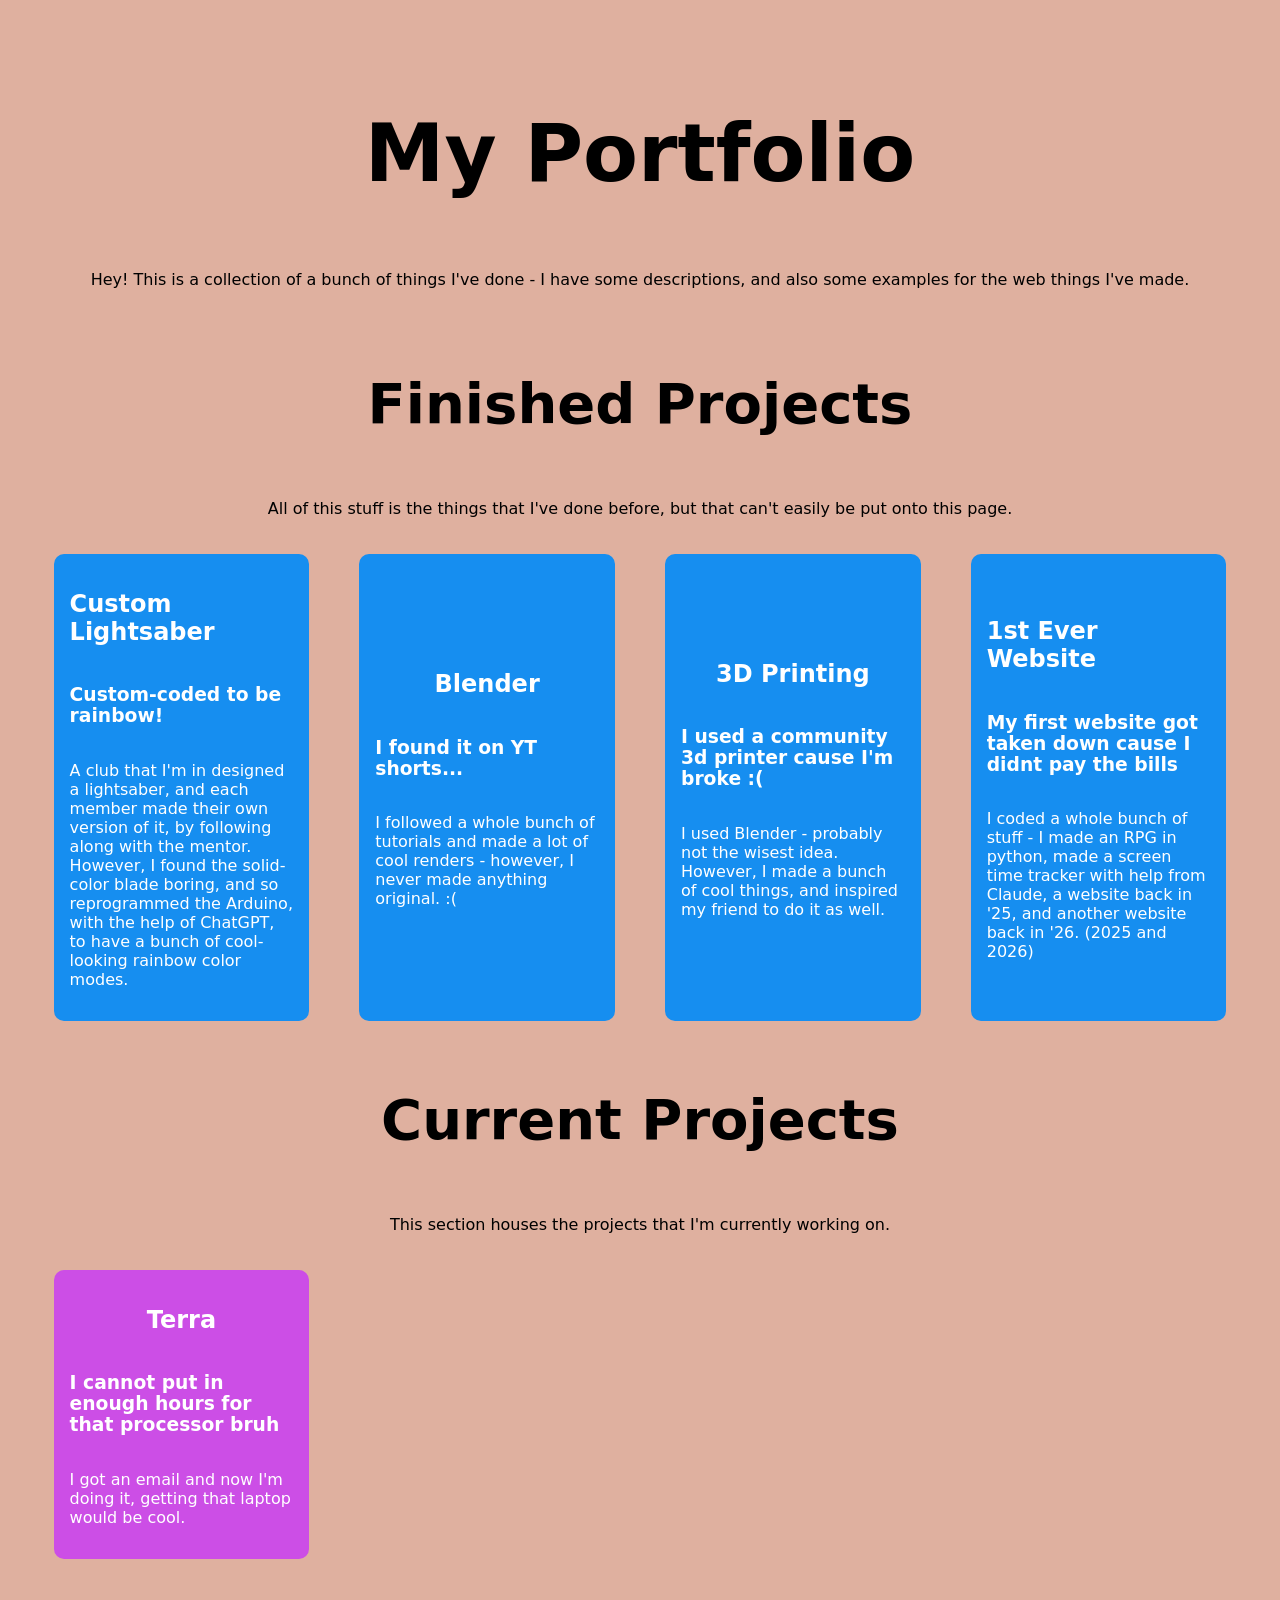
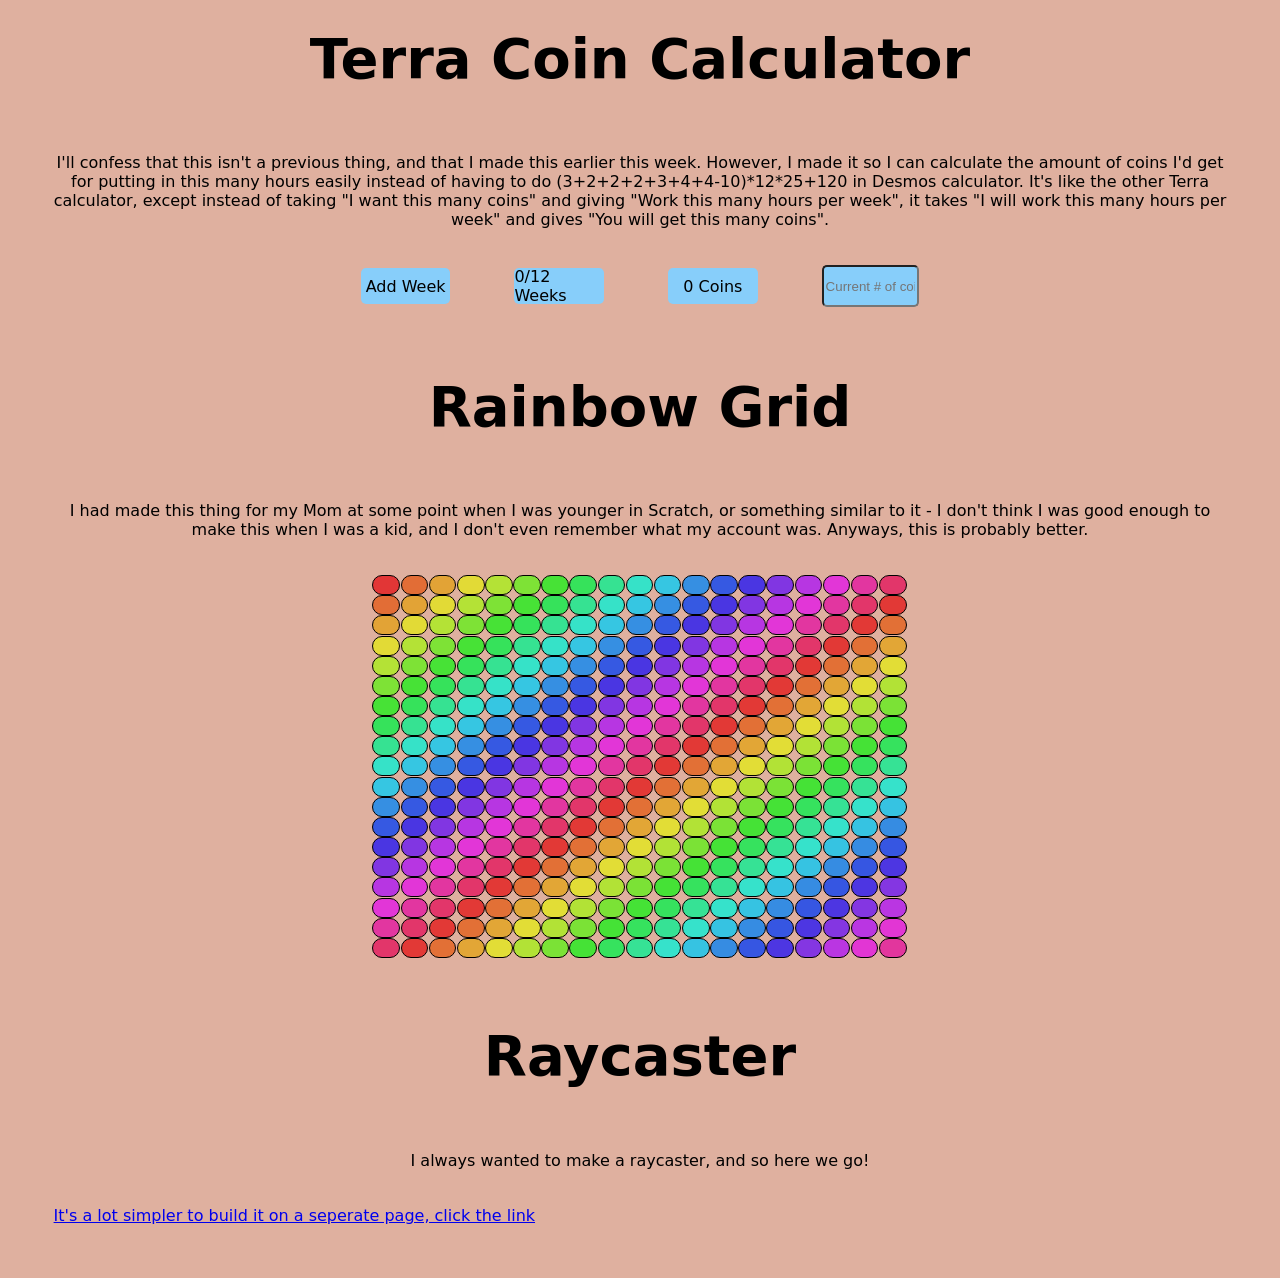
==== commit 6aa63ad0: "added the raytracer" ====
--- a/index.html
+++ b/index.html
@@ -48,10 +48,12 @@
     </div>
     <div id="rsgrid"></div>
     <div id="header">
-      <h2 class="secTitle">Click the Circle</h2>
-      <p style="text-align: center">This was originally a Python game, but I don't know how to put Python code on webpages, so I had to remake it.</p>
-    </div>
-    <div id="circleclick"></div>
+      <h2 class="secTitle">Raycaster</h2>
+      <p style="text-align: center">I always wanted to make a raycaster, and so here we go!</p>
+    </div>
+    <div id="raycast">
+      <a href="raytracer.html">It's a lot simpler to build it on a seperate page, click the link</a>
+    </div>
 
     <!-- MAIN -->
     <!-- This script handles the helper functions that are used in multiple scripts, such as getEl() -->
@@ -477,9 +479,5 @@
         // Just a side note: I'm really proud of this algorithm - sure, it's small, but back in the day something like this would have been a challenge for me to write, but now it's just *snap* and done. (that might be a stretch but still)
       }
     </script>
-
-    <!-- CIRCLE CLICKER -->
-    <!-- This section handles the circle clicker game. -->
-    <script></script>
   </body>
 </html>
--- a/style.css
+++ b/style.css
@@ -219,3 +219,11 @@
   transition-duration: 0.1s;
   border: 3px solid black;
 }
+
+#cccanvas {
+  display: block;
+  width: 100%;
+  max-width: 600px;
+  height: auto;
+  margin: 0 auto;
+}
